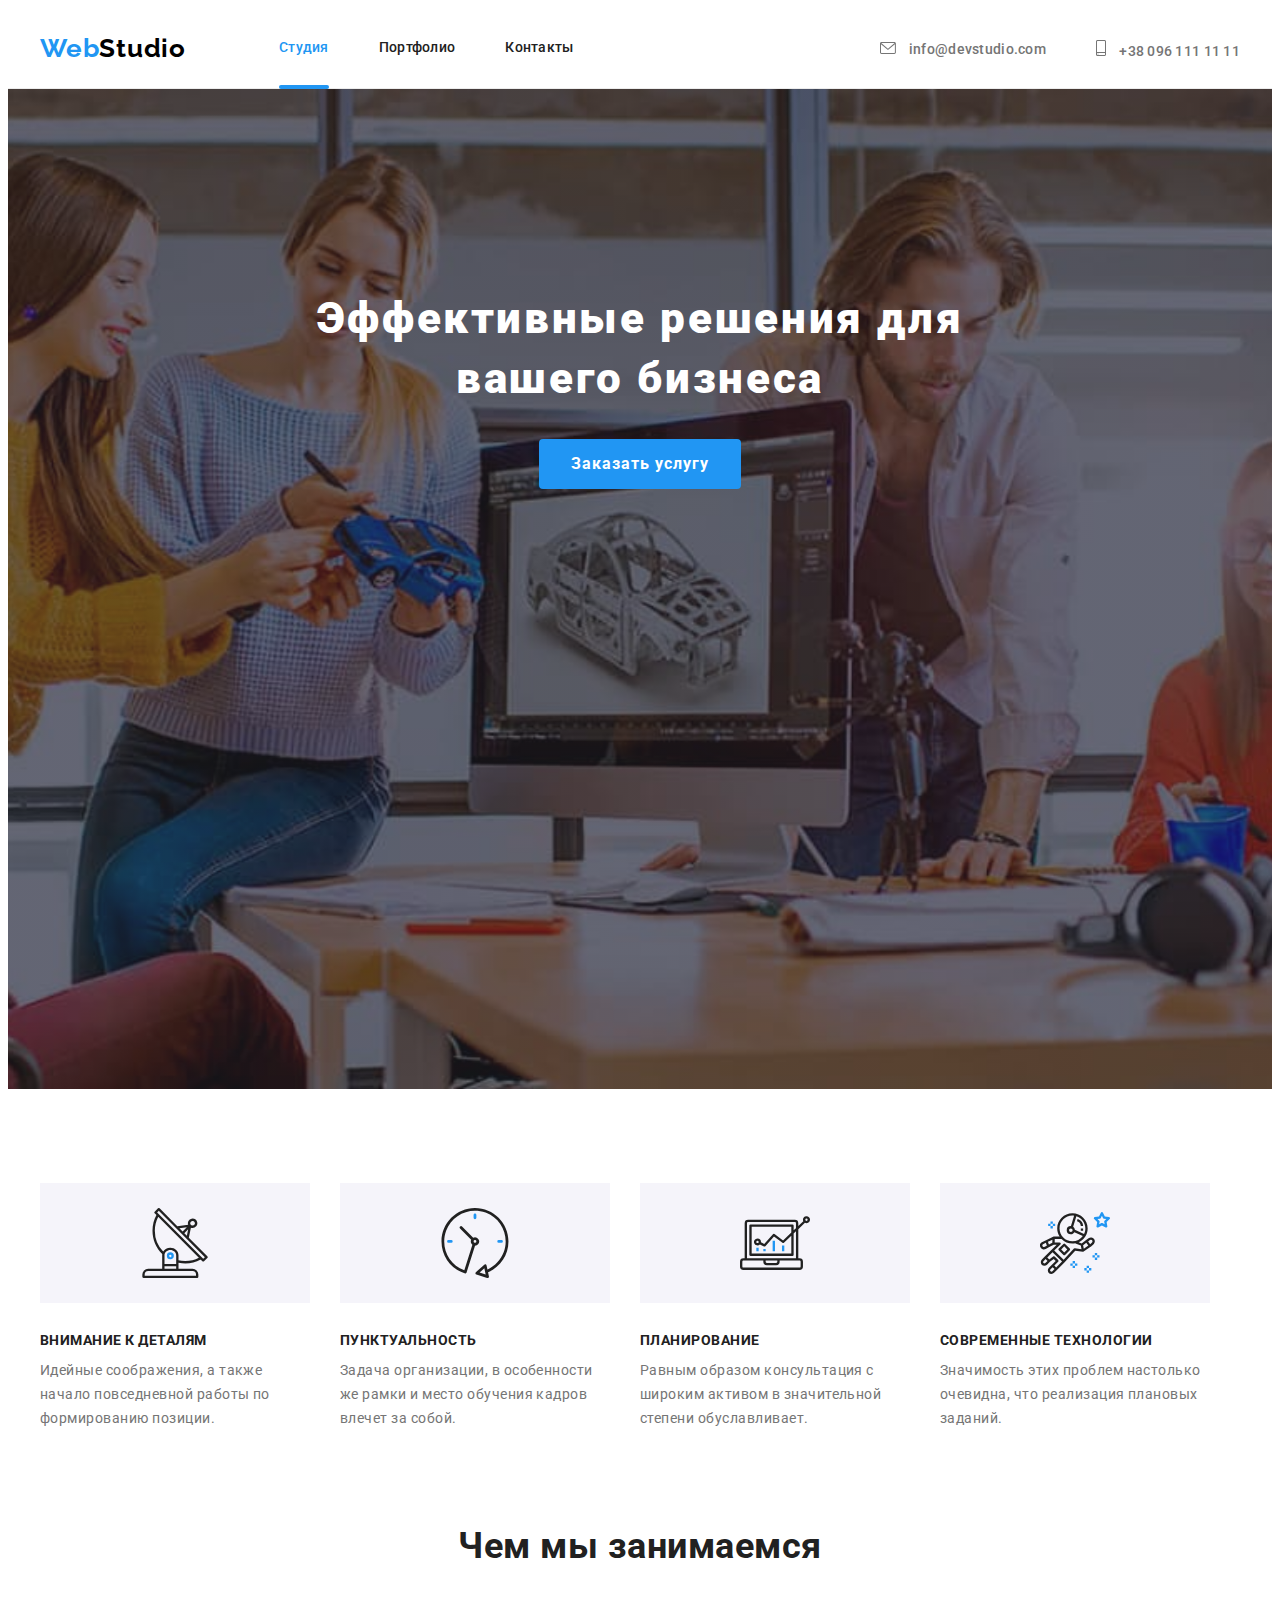
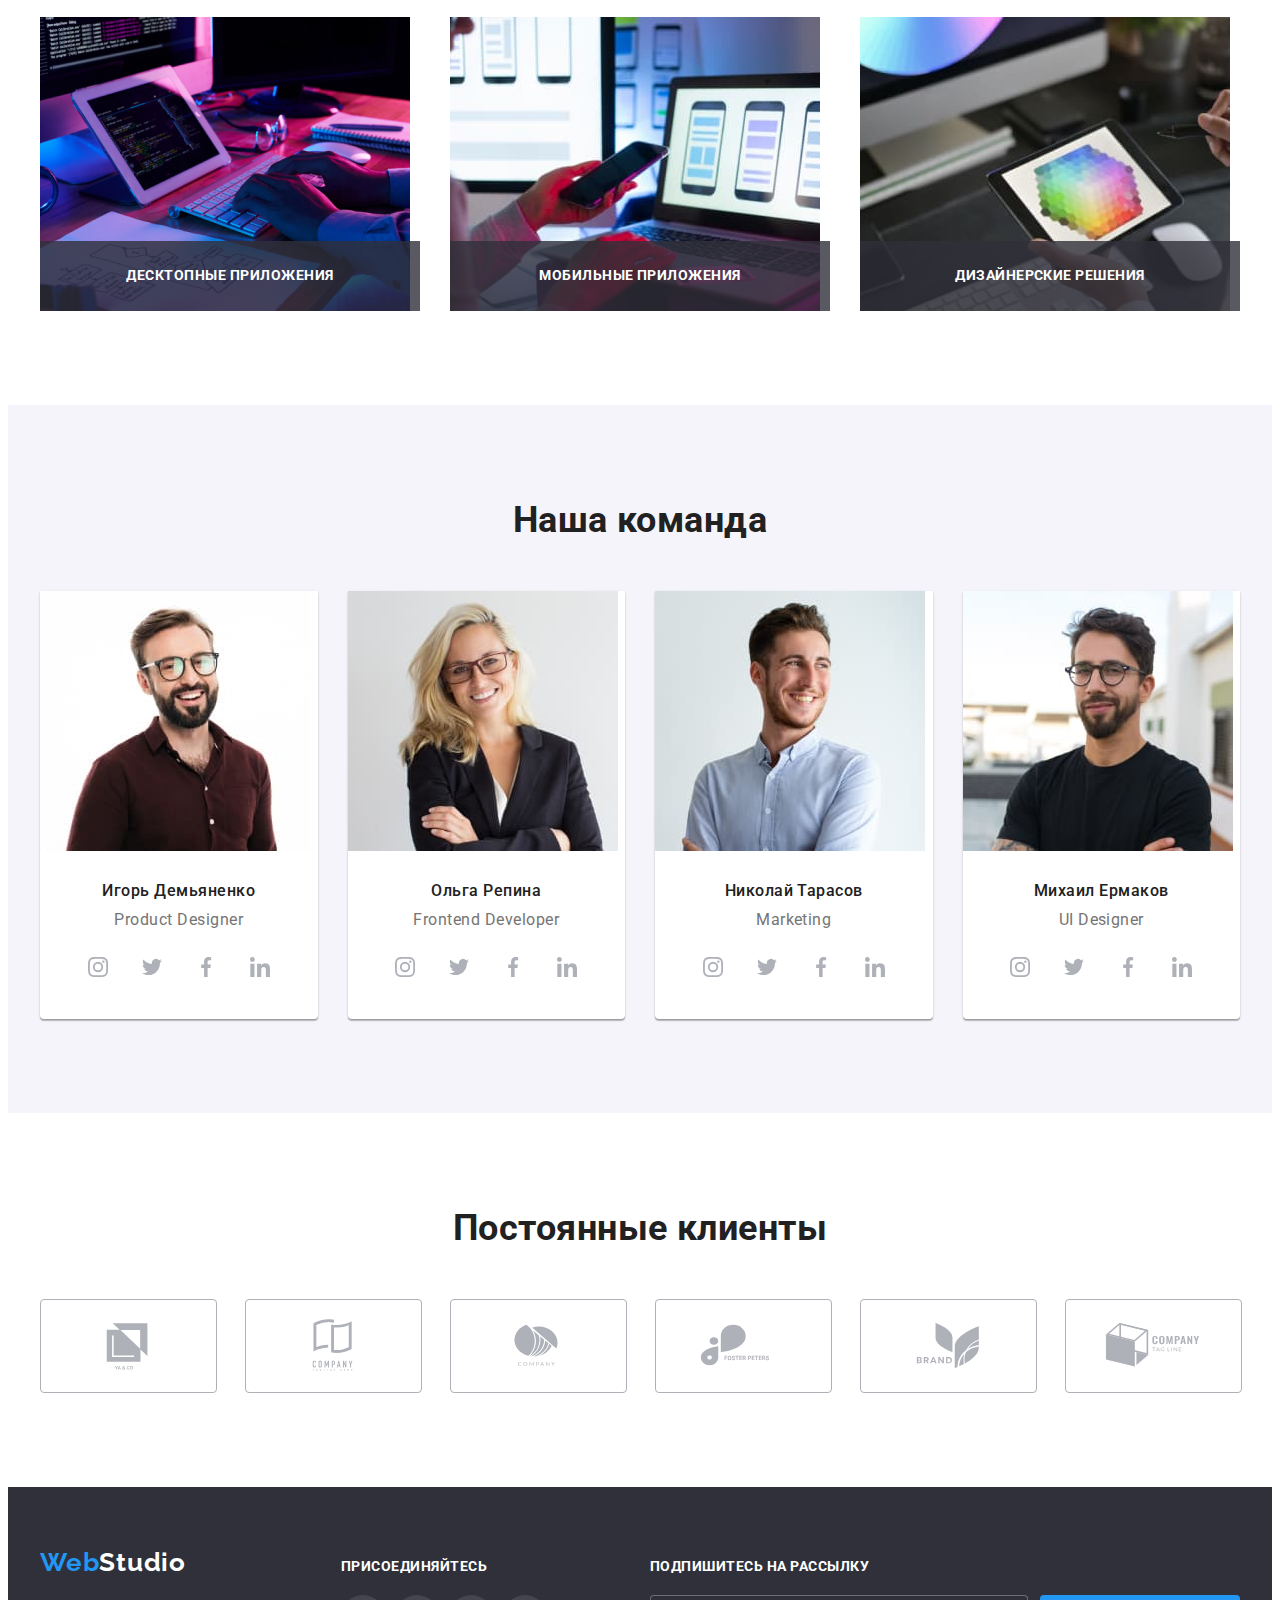
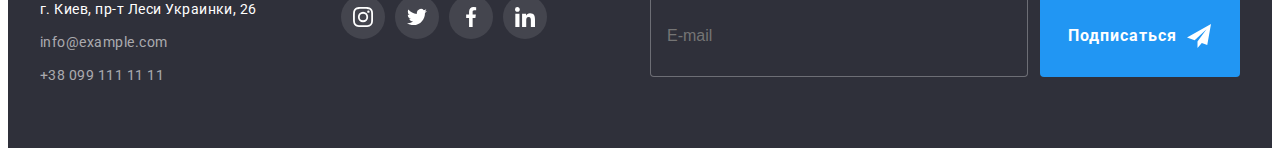
==== index.html @ 92da1723 "Добавляет разметку форм и стилизирует их" ====
<!DOCTYPE html>
<html lang="ru">
<head>
    <meta charset="UTF-8">
    <meta http-equiv="X-UA-Compatible" content="IE=edge">
    <meta name="viewport" content="width=device-width, initial-scale=1.0">
    <title>WebStudio</title>
    <link rel="preconnect" href="https://fonts.googleapis.com">
    <link rel="preconnect" href="https://fonts.gstatic.com" crossorigin>
    <link href="https://fonts.googleapis.com/css2?family=Raleway:wght@700&family=Roboto:wght@400;500;700;900&display=swap"
        rel="stylesheet">
    <link rel="stylesheet" href="https://cdnjs.cloudflare.com/ajax/libs/modern-normalize/1.1.0/modern-normalize.min.css"
        integrity="sha512-wpPYUAdjBVSE4KJnH1VR1HeZfpl1ub8YT/NKx4PuQ5NmX2tKuGu6U/JRp5y+Y8XG2tV+wKQpNHVUX03MfMFn9Q=="
        crossorigin="anonymous" referrerpolicy="no-referrer" />
    <link rel="stylesheet" href="./css/style.css" />
</head>
<body>
    <header class="header">
        <div class="container">
            <nav class="header-nav">
                <a href="" lang="en" class="logo-web">Web<span lang="en" class="logo-studio">Studio</span>
                </a>
                <ul class="site-nav list">
                    <li class="item"><a href="./index.html" class="link current">Студия</a></li>
                    <li class="item"><a href="./portfolio.html" class="link">Портфолио</a></li>
                    <li class="item"><a href="" class="link">Контакты</a></li>
                </ul>
            </nav>
            <ul class="header-list list">
                <li class="item">
                    <a href="mailto:info@devstudio.com" class="link-mail">
                    <svg class="mail-icon" width="16" height="12">
                        <use href="./images/icons.svg#mail"></use>
                    </svg> 
                    info@devstudio.com</a>
                </li>
                <li class="item">
                    <a href="tel:+380961111111" class="link-tel">
                    <svg class="tel-icon" width="10" height="16">
                        <use href="./images/icons.svg#tel"></use>
                    </svg>
                    +38 096 111 11 11</a>
                </li>
            </ul>
        </div>
    </header>
    <main>
        <!--Герой-->
        <section class="hero">
            <div class="container">
                <h1 class="hero-title">Эффективные решения для вашего бизнеса</h1>
                <button type="button" class="hero-btn" data-modal-open>Заказать услугу</button>
                <div class="backdrop is-hidden" data-modal>
                    <div class="modal">
                        <button class="close-button" data-modal-close>
                            <svg class="close-icon" width="11" height="11">
                                <use href="./images/icons.svg#close"></use>
                            </svg>
                        </button>
                    </div>
                </div>
            </div>
        </section>
        <!--Особенности-->
        <section class="section features">
            <div class="container">
                <h2 class="visually-hidden">Особенности</h2>
                <ul class="feature-list list">
                    <li class="item">
                        <div class="feature-icons">
                            <svg class="icon" width="70" height="70">
                                <use href="images/icons.svg#antenna"></use>
                            </svg>
                        </div>
                        <h3 class="title">Внимание к деталям</h3>
                        <p class="text">Идейные соображения, а также начало повседневной работы по формированию позиции.</p>
                    </li>
                    <li class="item">
                        <div class="feature-icons">
                            <svg class="icon" width="70" height="70">
                                <use href="images/icons.svg#clock"></use>
                            </svg>
                        </div>
                        <h3 class="title">Пунктуальность</h3>
                        <p class="text">Задача организации, в особенности же рамки и место обучения кадров влечет за собой.</p>
                    </li>
                    <li class="item">
                        <div class="feature-icons">
                            <svg class="icon" width="70" height="70">
                                <use href="images/icons.svg#diagram"></use>
                            </svg>
                        </div>
                        <h3 class="title">Планирование</h3>
                        <p class="text">Равным образом консультация с широким активом в значительной степени обуславливает.</p>
                    </li>
                    <li class="item">
                        <div class="feature-icons">
                            <svg class="icon" width="70" height="70">
                                <use href="images/icons.svg#astronaut"></use>
                            </svg>
                        </div>
                        <h3 class="title">Современные технологии</h3>
                        <p class="text">Значимость этих проблем настолько очевидна, что реализация плановых заданий.</p>
                    </li>
                </ul>
            </div>
        </section>
        <!--Чем мы занимаемся-->
        <section class="section">
            <div class="container">
                <h2 class="section-title">Чем мы занимаемся</h2>
                <ul class="about-list list">
                    <li class="about-item">
                        <img 
                        src="./images/box1.jpg" 
                        alt="разработчик верстает сайт" 
                        width="370" 
                        height="294"
                        />
                        <p class="text">Десктопные приложения</p>
                    </li>
                    <li class="about-item">
                        <img 
                        src="./images/box2.jpg" 
                        alt="разработчик создаёт мобильное приложение" 
                        width="370" 
                        height="294" 
                        /> 
                        <p class="text">Мобильные приложения</p>
                    </li>
                    <li class="about-item">
                        <img
                        src="./images/box3.jpg" 
                        alt="дизайнер разрабатывает логотип сайта"
                        width="370" 
                        height="294"
                        />
                        <p class="text">Дизайнерские решения</p>
                    </li>
                </ul>
            </div>
        </section>
        <!--Наша команда-->
        <section class="section team">
            <div class="container">
                <h2 class="section-title">Наша команда</h2>
                <ul class="team-list list">
                    <li class="team-item">
                        <img 
                        src="./images/img1.jpg" 
                        alt="член команды"
                        width="270"
                        height="260"
                        />
                        <div class="team-item-content">
                            <h3 class="team-name">Игорь Демьяненко</h3>
                            <p lang="en" class="team-position">Product Designer</p>
                            <ul class="social-links list">
                                <li class="item"><a href="" class="team-social-link">
                                    <svg class="icon" width="20" height="20">
                                        <use href="./images/icons.svg#instagram"></use>
                                    </svg>
                                    </a>
                                </li>
                                <li class="item"><a href="" class="team-social-link">
                                    <svg class="icon" width="20" height="20">
                                        <use href="./images/icons.svg#twitter"></use>
                                    </svg>
                                    </a>
                                </li>
                                <li class="item"><a href="" class="team-social-link">
                                    <svg class="icon" width="20" height="20">
                                        <use href="./images/icons.svg#facebook"></use>
                                    </svg>
                                    </a>
                                </li>
                                <li class="item"><a href="" class="team-social-link">
                                    <svg class="icon" width="20" height="20">
                                        <use href="./images/icons.svg#linkedin"></use>
                                    </svg>
                                    </a>
                                </li>
                            </ul>
                        </div>
                    </li>
                    <li class="team-item">
                        <img 
                        src="./images/img2.jpg" 
                        alt="член команды"
                        width="270"
                        height="260" 
                        />
                        <div class="team-item-content">
                            <h3 class="team-name">Ольга Репина</h3>
                            <p lang="en" class="team-position">Frontend Developer</p>
                            <ul class="social-links list">
                                <li class="item"><a href="" class="team-social-link">
                                        <svg class="icon" width="20" height="20">
                                            <use href="./images/icons.svg#instagram"></use>
                                        </svg>
                                    </a>
                                </li>
                                <li class="item"><a href="" class="team-social-link">
                                        <svg class="icon" width="20" height="20">
                                            <use href="./images/icons.svg#twitter"></use>
                                        </svg>
                                    </a>
                                </li>
                                <li class="item"><a href="" class="team-social-link">
                                        <svg class="icon" width="20" height="20">
                                            <use href="./images/icons.svg#facebook"></use>
                                        </svg>
                                    </a>
                                </li>
                                <li class="item"><a href="" class="team-social-link">
                                        <svg class="icon" width="20" height="20">
                                            <use href="./images/icons.svg#linkedin"></use>
                                        </svg>
                                    </a>
                                </li>
                            </ul>
                        </div>
                    </li>
                    <li class="team-item">
                        <img 
                        src="./images/img3.jpg" 
                        alt="член команды"
                        width="270"
                        height="260"
                        />
                        <div class="team-item-content">
                            <h3 class="team-name">Николай Тарасов</h3>
                            <p lang="en" class="team-position">Marketing</p>
                            <ul class="social-links list">
                                <li class="item"><a href="" class="team-social-link">
                                        <svg class="icon" width="20" height="20">
                                            <use href="./images/icons.svg#instagram"></use>
                                        </svg>
                                    </a>
                                </li>
                                <li class="item"><a href="" class="team-social-link">
                                        <svg class="icon" width="20" height="20">
                                            <use href="./images/icons.svg#twitter"></use>
                                        </svg>
                                    </a>
                                </li>
                                <li class="item"><a href="" class="team-social-link">
                                        <svg class="icon" width="20" height="20">
                                            <use href="./images/icons.svg#facebook"></use>
                                        </svg>
                                    </a>
                                </li>
                                <li class="item"><a href="" class="team-social-link">
                                        <svg class="icon" width="20" height="20">
                                            <use href="./images/icons.svg#linkedin"></use>
                                        </svg>
                                    </a>
                                </li>
                            </ul>
                        </div>
                    </li>
                    <li class="team-item">
                        <img 
                        src="./images/img4.jpg" 
                        alt="член команды"
                        width="270"
                        height="260" 
                        />
                        <div class="team-item-content">
                            <h3 class="team-name">Михаил Ермаков</h3>
                            <p lang="en" class="team-position">UI Designer</p>
                            <ul class="social-links list">
                                <li class="item"><a href="" class="team-social-link">
                                        <svg class="icon" width="20" height="20">
                                            <use href="./images/icons.svg#instagram"></use>
                                        </svg>
                                    </a>
                                </li>
                                <li class="item"><a href="" class="team-social-link">
                                        <svg class="icon" width="20" height="20">
                                            <use href="./images/icons.svg#twitter"></use>
                                        </svg>
                                    </a>
                                </li>
                                <li class="item"><a href="" class="team-social-link">
                                        <svg class="icon" width="20" height="20">
                                            <use href="./images/icons.svg#facebook"></use>
                                        </svg>
                                    </a>
                                </li>
                                <li class="item"><a href="" class="team-social-link">
                                        <svg class="icon" width="20" height="20">
                                            <use href="./images/icons.svg#linkedin"></use>
                                        </svg>
                                    </a>
                                </li>
                            </ul>
                        </div>
                    </li>
                </ul>
            </div>
        </section>
        <!--Постоянные клиенты-->
        <section class="section">
            <div class="container">
                <h2 class="section-title">Постоянные клиенты</h2>
                <ul class="clients list">
                    <li class="item">
                        <a href="" class="client-link">
                            <svg class="client-icon" width="106" height="60">
                                <use href="images/icons.svg#client1"></use>
                            </svg>
                        </a>
                    </li>
                    <li class="item">
                        <a href="" class="client-link">
                            <svg class="client-icon" width="106" height="60">
                                <use href="images/icons.svg#client2"></use>
                            </svg>
                        </a>
                    </li>
                    <li class="item">
                        <a href="" class="client-link">
                            <svg class="client-icon" width="106" height="60">
                                <use href="images/icons.svg#client3"></use>
                            </svg>
                        </a>
                    </li>
                    <li class="item">
                        <a href="" class="client-link">
                            <svg class="client-icon" width="106" height="60">
                                <use href="images/icons.svg#client4"></use>
                            </svg>
                        </a>
                    </li>
                    <li class="item">
                        <a href="" class="client-link">
                            <svg class="client-icon" width="106" height="60">
                                <use href="images/icons.svg#client5"></use>
                            </svg>
                        </a>
                    </li>
                    <li class="item">
                        <a href="" class="client-link">
                            <svg class="client-icon" width="106" height="60">
                                <use href="images/icons.svg#client6"></use>
                            </svg>
                        </a>
                    </li>
                </ul>
            </div>
        </section>
    </main>
    <footer class="footer">
        <div class="container footer-container">
            <div class="address-container">
                <a href="" lang="en" class="logo-web">Web<span lang="en" class="logo-studio">Studio</span>
                </a>
                <address>
                    <ul class="address-list list">
                        <li class="item">
                            <a href="https://www.google.com/maps/d/viewer?msa=0&mid=10uSM3H-mIU3GznYo2szRIEphczw&ll=50.42732700000001%2C30.538092&z=17#:~:text=%3Ciframe%20src%3D%22https%3A//www.google.com/maps/d/embed%3Fmid%3D10uSM3H%2DmIU3GznYo2szRIEphczw%26ehbc%3D2E312F%22%20width%3D%22640%22%20height%3D%22480%22%3E%3C/iframe%3E"
                            target="_blank"
                            rel="noopener noreferrer nofollow"
                            class="link-address"
                            >г. Киев, пр-т Леси Украинки, 26
                            </a>
                        </li>
                        <li class="item">
                            <a href="mailto:info@example.com" class="link-mail">info@example.com</a>
                        </li>
                        <li class="item">
                            <a href="tel:+380991111111" class="link-tel">+38 099 111 11 11</a>
                        </li>
                    </ul>
                </address>
            </div>
            <div class="footer-socials">
                <p class="text">присоединяйтесь</p>
                <ul class="social-links list">
                    <li class="item">
                        <a href="" class="footer-social link">
                            <svg class="icon" width="20" height="20">
                                <use href="./images/icons.svg#instagram"></use>
                            </svg>
                        </a>
                    </li>
                    <li class="item">
                        <a href="" class="footer-social link">
                            <svg class="icon" width="20" height="20">
                                <use href="./images/icons.svg#twitter"></use>
                            </svg>
                        </a>
                    </li>
                    <li class="item">
                        <a href="" class="footer-social link">
                            <svg class="icon" width="20" height="20">
                                <use href="./images/icons.svg#facebook"></use>
                            </svg>
                        </a>
                    </li>
                    <li class="item">
                        <a href="" class="footer-social link">
                            <svg class="icon" width="20" height="20">
                                <use href="./images/icons.svg#linkedin"></use>
                            </svg>
                        </a>
                    </li>
                </ul>
            </div>
            <form class="footer-form">
                <p class="text">Подпишитесь на рассылку</p>
                <div class="email-form">
                    <input type="email" name="mail" placeholder="E-mail" />
                    <button type="submit" class="form-button">Подписаться
                        <svg class="icon" width="24" height="24">
                            <use href="./images/icons.svg#send"></use>
                        </svg>
                    </button>
                </div>
            </form>
        </div>
    </footer>
    <script src="./js/modal.js"></script>
</body>
</html>
---- css/style.css ----
/* цвет основного текста: #757575 */
/* цвет вторичного текста: #212121 */
/* акцент: #2196F3 */
/* белый цвет: #FFFFFF */
/* черный цвет: #000000 */
/* вторичный цвет фона страницы: #F5F4FA */
/* цвет фона герой: #C4C4C4 */
/* цвет градиента герой: rgba(47, 48, 58, 0.4) */ 
/* цвет фона футера: #2F303A */
/* цвет фона кнопки заказать услугу: #188CE8 */
/* цвет текста почты и телефона в футере: rgba(255, 255, 255, 0.6) */
/* цвет канта карточек проекта: #EEEEEEE */
/* цвет границы хэдера: #ECECEC */
/* цвет иконок социальных сетей в нашей команде: #AFB1B8 */
/* цвет фона иконок футера: rgba(255, 255, 255, 0.1) */
/* цвет фона overlay секции about: rgba(47, 48, 58, 0.8) */
/* цвет фона overlay модального окна: rgba(0, 0, 0, 0.2) */
/* цвет фона overlay карточки проекта: rgba(33, 150, 243, 0.9) */

/* отступ между карточками: 30px */
/* функция временного перехода: cubic-bezier(0.4, 0, 0.2, 1) */

/* -----Общие стили----- */
:root {
    --primary-text-color: #757575;
    --title-text-color:  #212121;
    --accent-color: #2196F3;
    --white-color: #FFFFFF;
    --black-color: #000000;
    --secondary-background-color: #F5F4FA;
    --background-color-hero: #C4C4C4;
    --background-color-gradient: rgba(47, 48, 58, 0.4);
    --background-footer-color: #2F303A;
    --background-color-btn-order: #188CE8;
    --text-adress-color: rgba(255, 255, 255, 0.6);
    --border-project-color: #EEEEEE;
    --border-header-color: #ECECEC;
    --icon-color: #AFB1B8;
    --icon-background-footer: rgba(255, 255, 255, 0.1);
    --background-overlay-about: rgba(47, 48, 58, 0.8);
    --background-overlay-modal: rgba(0, 0, 0, 0.2);
    --overlay-project-card: rgba(33, 150, 243, 0.9);

    --card-gap: 30px;
    --timing-function: cubic-bezier(0.4, 0, 0.2, 1);
}

p, h1, h2, h3, h4, h5, h6 {
    margin: 0;
}

img {
    display: block; 
    max-width: 100%;
    height: auto;
}

body {
    background-color: var(--white-color);
    color: var(--primary-text-color);
    font-family: "Roboto", sans-serif;
    letter-spacing: 0.03em;
}

.list {
    list-style: none;
    margin: 0;
    padding: 0;
}

a {
    text-decoration: none;
}

.container {
    width: 1200px;
    padding-left: 15px;
    padding-right: 15px;
    margin-right: auto;
    margin-left: auto;
}

.visually-hidden {
    position: absolute;
    white-space: nowrap;
    width: 1px;
    height: 1px;
    overflow: hidden;
    border: 0;
    padding: 0;
    clip: rect(0 0 0 0);
    clip-path: inset(50%);
    margin: -1px;
}

/*-----Стили вебстудии----- */

/* Верхняя линия */

.header {
    border-bottom: 1px solid var(--border-header-color);
}

.header .container {
    display: flex;
    align-items: center;
}

.header-nav {
    display: flex;
    align-items: center;
}

.logo-web, .logo-studio {
    color: var(--accent-color);
    font-family: Raleway;
    font-weight: 700;
    font-size: 26px;
    line-height: 1.19;
    letter-spacing: 0.03em;
}

.logo-studio {
    color: var(--black-color);
}

.site-nav {
    display: flex;
    margin-left: 93px;
    align-items: center;
}

.site-nav .item + .item {
    margin-left: 50px;
}

.site-nav .link {
    display: block;
    padding-top: 32px;
    padding-bottom: 32px;

    color: var(--title-text-color);
    font-weight: 500;
    font-size: 14px;
    line-height: 1.14;
    letter-spacing: 0.02em;

    transition: color 250ms var(--timing-function);
}

.site-nav .link:hover, .site-nav .link:focus {
    color: var(--accent-color);
}

.site-nav .link.current {
    position: relative;
    color: var(--accent-color);
}

.site-nav .link.current::after {
    content: '';
    position: absolute;
    left: 0;
    bottom: -1px;

    width: 100%;
    height: 4px;
    border-radius: 2px;
    background-color: var(--accent-color);
}

.header-list {
    display: flex;
    margin-left: auto;
    align-items: center;
}

.header-list .item + .item {
    margin-left: 50px;
}

.header-list .link-mail, .header-list .link-tel {
    display: block;
    padding-top: 32px;
    padding-bottom: 32px;

    color: var(--primary-text-color);
    font-weight: 500;
    font-size: 14px;
    line-height: 1.14px;
    letter-spacing: 0.02em;

    transition: color 250ms var(--timing-function);
}

.header-list .link-mail:hover, .header-list .link-mail:focus {
    color: var(--accent-color);
}

.mail-icon {
    margin-right: 10px;
    fill: currentColor;
}

.header-list .link-tel:hover, .header-list .link-tel:focus {
    color: var(--accent-color);
}

.tel-icon {
    margin-right: 10px;
    fill: currentColor;
}

/* Герой */

.hero {
    max-width: 1600px;
    height: 600px;
    padding-top: 200px;
    padding-bottom: 200px;
    margin-right: auto;
    margin-left: auto;

    background-color: var(--background-color-hero);  
    background-image: linear-gradient(to right, var(--background-color-gradient), var(--background-color-gradient)), 
    url(../images/hero.jpg);
    background-repeat: no-repeat;
    background-position: center;
    background-size: cover;
    text-align: center;
}

.hero-title {
    width: 696px;
    margin-right: auto;
    margin-left: auto;
    margin-bottom: 30px;

    color: var(--white-color);
    font-weight: 900;
    font-size: 44px;
    line-height: 1.36;
    text-align: center;
    letter-spacing: 0.06em;
}

.hero-btn, .email-form .form-button {
    display: inline-block;
    min-width: 200px;
    border: none;
    border-radius: 4px;
    padding: 10px 32px;
    cursor: pointer;

    background-color: var(--accent-color);
    color: var(--white-color);
    font-family: inherit;
    font-weight: 700;
    font-size: 16px;
    line-height: 1.87;
    text-align: center;
    letter-spacing: 0.06em;

    transition: background-color 250ms var(--timing-function);
}

.hero-btn:hover, .hero-btn:focus,
.email-form .form-button:hover , .email-form .form-button:focus{
    background-color: var(--background-color-btn-order);
}

.backdrop {
    position: fixed;
    top: 0;
    left: 0;

    width: 100vw;
    height: 100vh;
    background-color: var(--background-overlay-modal);
    opacity: 1;

    transition: opacity 250ms var(--timing-function),
    visibility 250ms var(--timing-function);
}

.backdrop.is-hidden {
    opacity: 0;
    pointer-events: none;
    visibility: hidden;
}

.backdrop.is-hidden .modal {
    transform: translate(-50%, -50%) scale(0.5);

}

.modal {
    position: absolute;
    top: 50%;
    left: 50%;
    transform: translate(-50%, -50%) scale(1);

    width: 528px;
    min-height: 581px;
    border-radius: 4px;

    background-color: var(--white-color);
    box-shadow: 0px 1px 3px rgba(0, 0, 0, 0.12), 
    0px 1px 1px rgba(0, 0, 0, 0.14), 
    0px 2px 1px rgba(0, 0, 0, 0.2);

    transition: transform 250ms var(--timing-function),
    box-shadow 250ms var(--timing-function);
}

.close-button {
    position: absolute;
    top: 8px;
    right: 8px;

    width: 30px;
    height: 30px;
    border: 1px solid rgba(0, 0, 0, 0.1);
    border-radius: 50%;
    cursor: pointer;
    background-color: transparent;
}

/* Section */

.section {
    padding-top: 94px;
    padding-bottom: 94px;
}

.section-title {
    margin-bottom: 50px;

    color: var(--title-text-color);
    font-size: 36px;
    line-height: 1.17;
    text-align: center;    
}

/* Особенности */

.section.features {
    padding-bottom: 0;
}

.feature-list {
    display: flex;
}

.feature-list .item {
    width: 270px;
}

.feature-list .item + .item {
    margin-left: var(--card-gap);
}

.feature-icons {
    display: flex;
    width: 100%;
    height: 120px;
    justify-content: center;
    align-items: center;
    margin-bottom: var(--card-gap);
    background-color: var(--secondary-background-color);
}

.feature-list .title {
    margin-bottom: 10px;

    color: var(--title-text-color);
    font-size: 14px;
    line-height: 1.14;
    text-transform: uppercase;
}

.feature-list .text {
    font-size: 14px;
    line-height: 1.71;
}

/* Чем мы занимаемся */

.about-list {
    display: flex;
    margin-left:calc(-1 * var(--card-gap));
}

.about-item {
    position: relative;
    flex-basis: calc(100% / 3 - var(--card-gap));
    margin-left: var(--card-gap);
    z-index: -1;
}

.about-item > .text {
    position: absolute;
    left: 0;
    bottom: 0;

    width: 100%;
    padding-top: 27px;
    padding-bottom: 27px;

    font-weight: 700;
    font-size: 14px;
    line-height: 1.14;
    text-align: center;
    text-transform: uppercase;
    background-color: var(--background-overlay-about);
    color: var(--white-color);
}

/* Наша команда */

.team {
    background-color: var(--secondary-background-color);
    margin-right: auto;
    margin-left: auto;
}

.team-list {
    display: flex;
    margin-left: calc(-1 * var(--card-gap));
}

.team-item {
    flex-basis: calc(100% / 4 - var(--card-gap));
    box-shadow: 0px 1px 3px rgba(0, 0, 0, 0.12),
    0px 1px 1px rgba(0, 0, 0, 0.14),
    0px 2px 1px rgba(0, 0, 0, 0.2);
    border-radius: 0px 0px 4px 4px;
    margin-left: var(--card-gap);

    background-color: var(--white-color);
}

.team-item-content {
    padding-top: 30px;
    padding-bottom: 30px;
}

.team-name {
    margin-bottom: 10px;

    color: var(--title-text-color);
    font-weight: 500;
    font-size: 16px;
    line-height: 1.19;
    text-align: center;
}

.team-position {
    font-size: 16px;
    line-height: 1.19;
    text-align: center;
    margin-bottom: 16px;
}

.social-links {
    display: flex;
    justify-content: center;
}

.social-links .item + .item {
    margin-left: 10px;
}

.team-social-link {
    display: flex;
    width: 44px;
    height: 44px;
    justify-content: center;
    align-items: center;
    border-radius: 50%;
    
    color: var(--icon-color);

    transition: color 250ms var(--timing-function), 
    background-color 250ms var(--timing-function);
}

.team-social-link:hover, .team-social-link:focus {
    color: var(--white-color);
    background-color: var(--accent-color);
}

.team-social-link .icon {
    fill: currentColor;
}

/* Постоянные клиенты */

.clients {
    display: flex;
    margin-left: calc(-1 * var(--card-gap));
}

.clients .item {
    flex-basis: calc(100% / 6 - var(--card-gap));
    margin-left: var(--card-gap);
}

.client-link {
    display: flex;
    width: 100%;
    height: 92px;
    justify-content: center;
    align-items: center;
    border: 1px solid var(--icon-color);
    border-radius: 4px;

    color: var(--icon-color);

    transition: color 250ms var(--timing-function), 
    border 250ms var(--timing-function);
}

.client-link:hover, .client-link:focus {
    border: 1px solid var(--accent-color);
    color: var(--accent-color);
}

.client-icon {
    fill: currentColor;
}

/* Footer */

.footer {
    padding-top: 60px;
    padding-bottom: 60px;

    background-color: var(--background-footer-color);
}

.footer-container {
    display: flex;
    align-items: baseline;
}

.footer a {
    display: block;
}

.address-container {
    margin-right: 70px;
}

.footer .logo-web, .footer .logo-studio {
    margin-bottom: 20px;
    color:  var(--accent-color);
    font-family: Raleway;
    font-style: normal;
    font-weight: 700;
    font-size: 26px;
    line-height: 1.19;
    letter-spacing: 0.03em;
}

.footer .logo-studio {
    color: var(--white-color);
}

.address-list {
    width: 231px;
}

.address-list .item:not(:last-child) {
    margin-bottom: 9px;
}

.link-address {
    color: var(--white-color);
    font-style: normal;
    font-size: 14px;
    line-height: 1.71;

    transition: color 250ms var(--timing-function);
}

.link-address:hover, .link-address:focus {
    color: var(--accent-color);
}

.address-list .link-mail {
    color: var(--text-adress-color);
    font-style: normal;
    font-size: 14px;
    line-height: 1.71;

    transition: color 250ms var(--timing-function);
} 

.address-list .link-mail:hover, .address-list .link-mail:focus {
    color: var(--accent-color);
}

.address-list .link-tel {
    color: var(--text-adress-color);
    font-style: normal;
    font-size: 14px;
    line-height: 1.71;

    transition: color 250ms var(--timing-function);
} 

.address-list .link-tel:hover, .address-list .link-tel:focus {
    color: var(--accent-color);
}

.footer-socials .text, .footer-form .text {
    margin-bottom: 20px;

    font-weight: 700;
    font-size: 14px;
    line-height: 1.14;
    text-transform: uppercase;
    color: var(--white-color);
}

.footer-social.link {
    display: flex;
    width: 44px;
    height: 44px;
    border-radius: 50%;
    justify-content: center;
    align-items: center;

    background-color: var(--icon-background-footer);
    color: var(--white-color);

    transition: background-color 250ms var(--timing-function);
}

.footer-social.link:hover, .footer-social.link:focus {
    background-color: var(--accent-color);
}

.footer-social .icon {
    fill: currentColor;
}

.footer-form{
    margin-left: auto;
}

.email-form{
    display: flex;
}

.email-form input[type="email"] {
    display: inline-block;
    width: 358px;
    height: 50px;
    margin-right: 12px;
    padding-top: 15px;
    padding-bottom: 15px;
    padding-left: 16px;
    border: 1px solid rgba(255, 255, 255, 0.3);
    border-radius: 4px;

    font-size: 16px;
    line-height: 1.25;
    color: var(--text-adress-color);
    background-color: var(--background-footer-color);
}

.email-form .form-button {
    display: inline-flex;
    align-items: center;
    padding: 10px 28px;
}

.email-form .icon {
    margin-left: 10px;
}

/*-----Стили страницы портфолио----- */

/* Фильтры */

.filters {
    display: flex;
    justify-content: center;
    margin-bottom: 50px;
}

.filters .item + .item {
    margin-left: 8px;
}

.filters .button {
    display: inline-block;
    border: 1px solid transparent;
    border-radius: 4px;
    min-width: 73px;
    padding: 6px 22px;
    cursor: pointer;

    background-color: var(--secondary-background-color);
    color: var(--title-text-color);
    font-family: inherit;
    font-weight: 500;
    font-size: 16px;
    line-height: 1.62;
    text-align: center;
    letter-spacing: 0.03em;

    transition: background-color 250ms var(--timing-function),
    color 250ms var(--timing-function),
    box-shadow 250ms var(--timing-function);
}

.filters .button:hover, .filters .button:focus {
    background-color: var(--accent-color);
    color: var(--white-color);
    box-shadow: 0px 3px 1px rgba(0, 0, 0, 0.1), 
    0px 1px 2px rgba(0, 0, 0, 0.08), 
    0px 2px 2px rgba(0, 0, 0, 0.12);
}

/* Проекты */

.project-list {
    display: flex;
    flex-wrap: wrap;
    margin-top: calc(-1 * var(--card-gap));
    margin-left: calc(-1 * var(--card-gap));
}

.project-item {
    flex-basis: calc(100% / 3 - var(--card-gap));
    margin-top: var(--card-gap);
    margin-left: var(--card-gap);
    background-color: var(--white-color);
}

.project-item-link {
    display: block;
    transition: box-shadow 250ms var(--timing-function);
}

.project-item-link:hover, .project-item-link:focus {
    box-shadow: 0px 1px 1px rgba(0, 0, 0, 0.12), 
    0px 4px 4px rgba(0, 0, 0, 0.06), 
    1px 4px 6px rgba(0, 0, 0, 0.16);
}

.project-overlay {
    position: relative;
    overflow: hidden;
}

.text-overlay {
    position: absolute;
    top: 0;
    left: 0;

    width: 100%;
    height: 101%;
    padding: 63px 24px;

    font-size: 18px;
    line-height: 1.56;
    color: var(--white-color);
    background-color: var(--overlay-project-card);

    transform: translateY(100%);
    transition: transform 250ms var(--timing-function);
}

.project-item-link:hover .text-overlay, .project-item-link:focus .text-overlay {
    transform: translateY(0);
}

.project-item-content {
    padding: 20px 24px;
    border-right: 1px solid var(--border-project-color);
    border-bottom: 1px solid var(--border-project-color);
    border-left: 1px solid var(--border-project-color);
}

.project-item-content .title {
    margin-bottom: 4px;

    color: var(--title-text-color);
    font-size: 18px;
    line-height: 2;
    letter-spacing: 0.06em;
}

.project-item-content .text {
    color: var(--primary-text-color);
    font-size: 16px;
    line-height: 1.87;
}
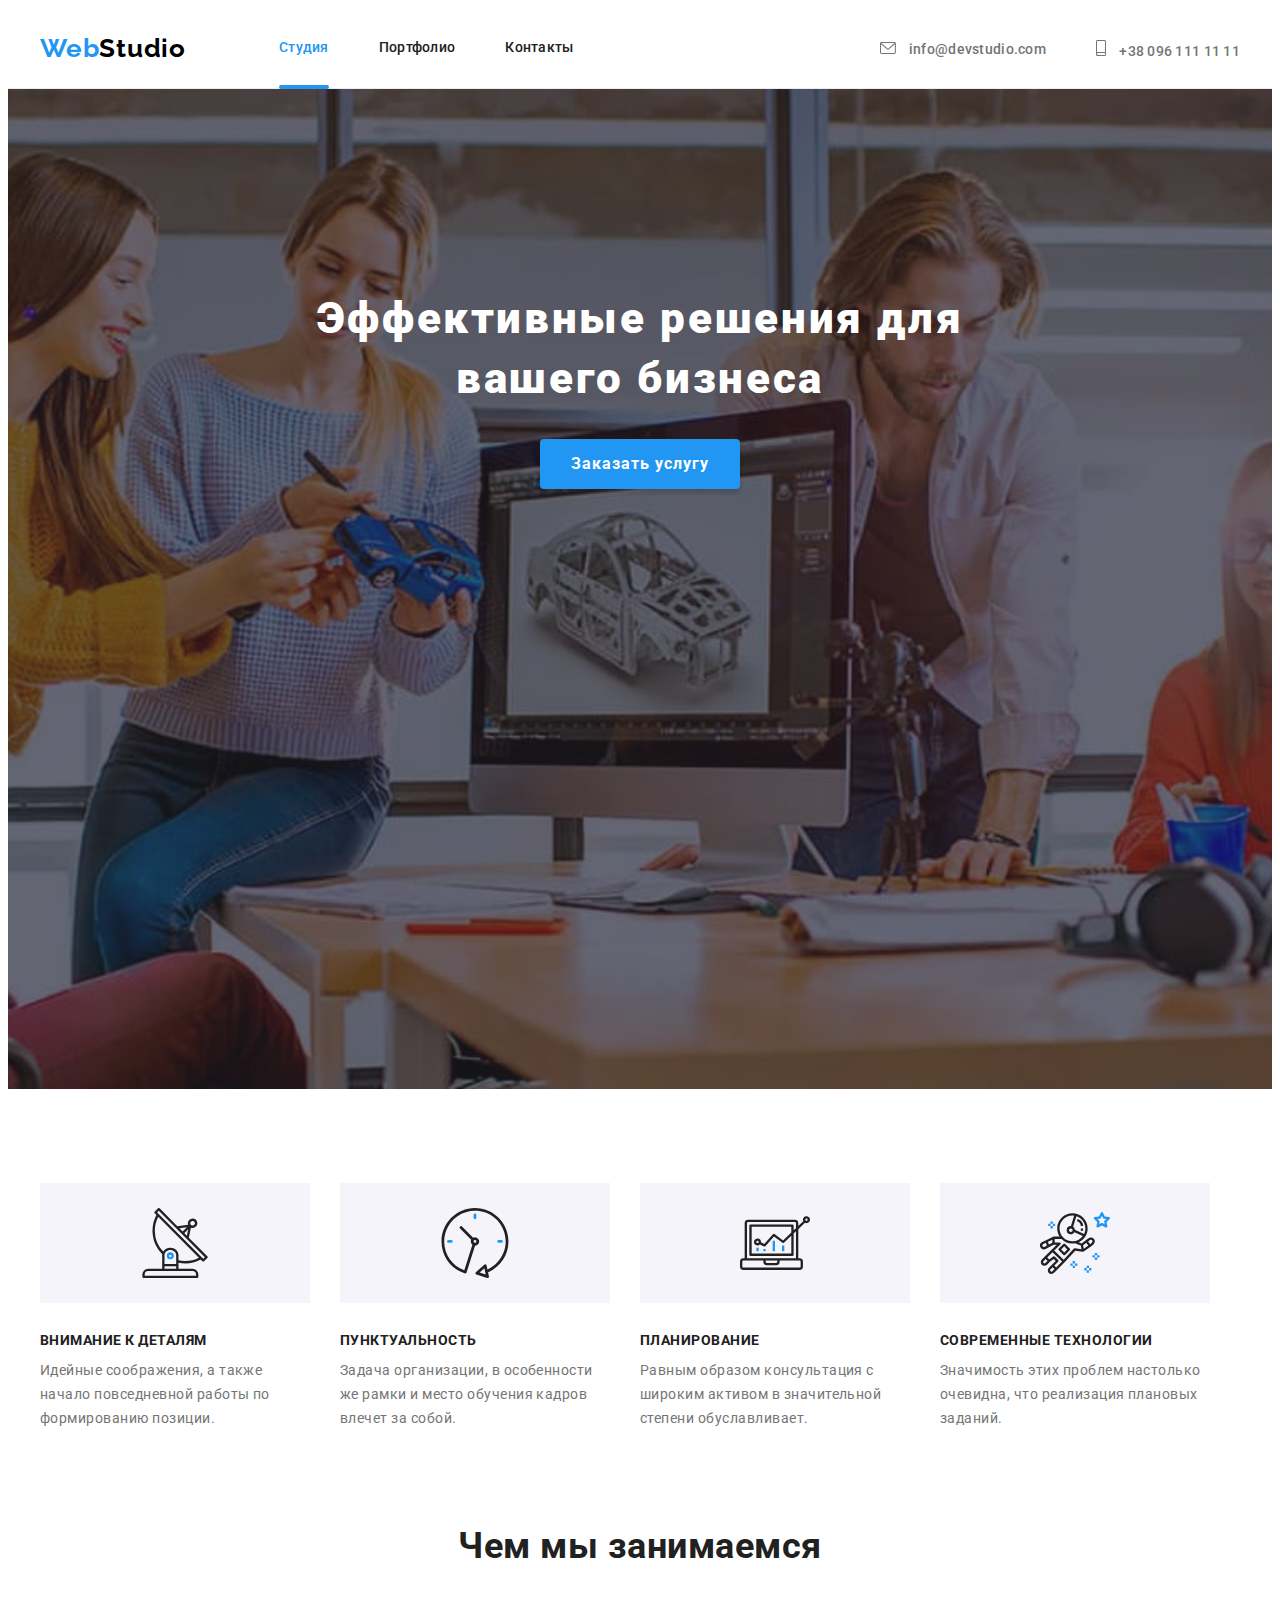
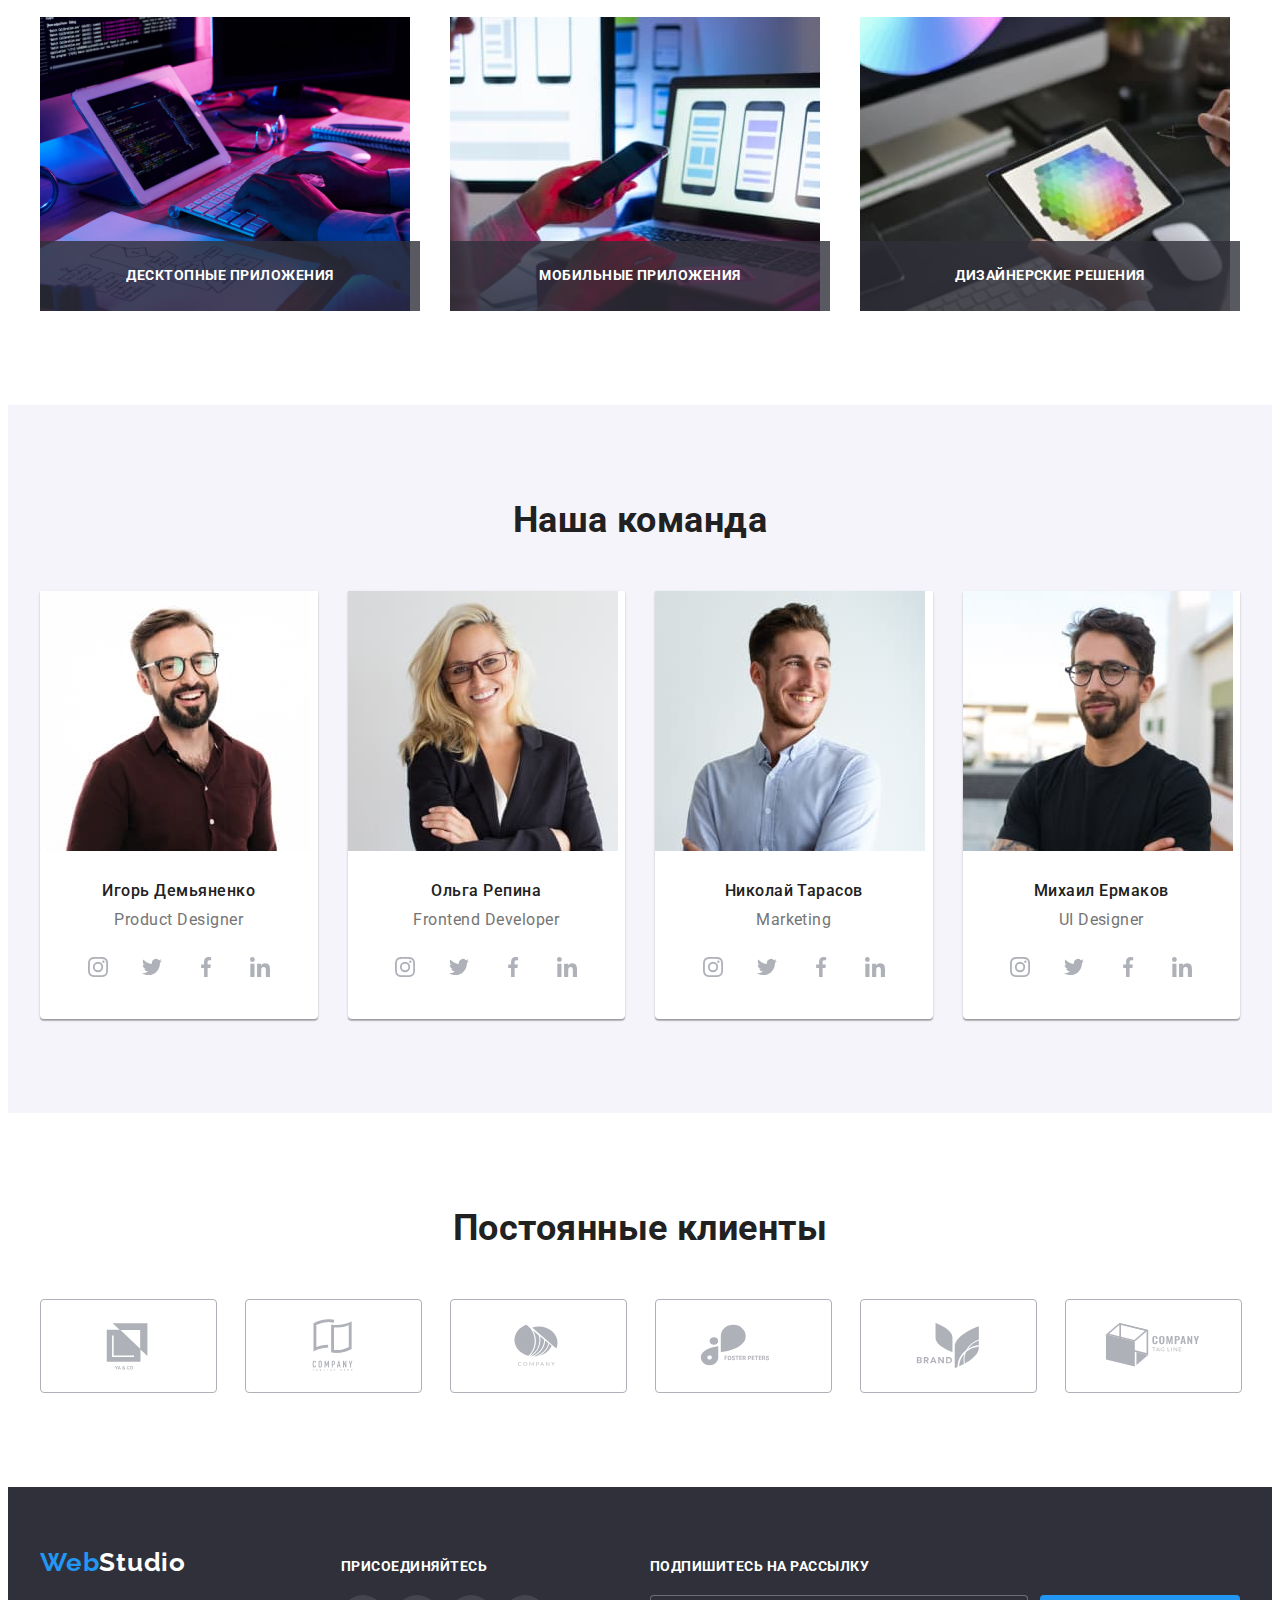
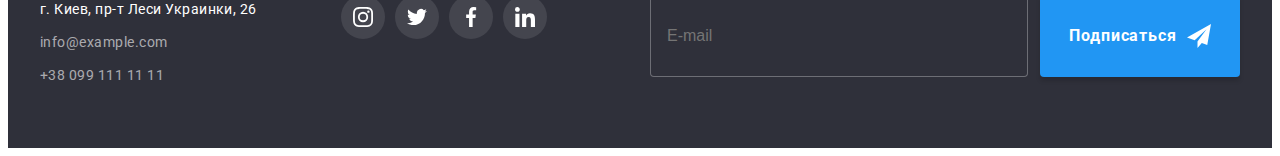
==== commit c362d24e: "Добавляет разметку форм и стилизирует их" ====
--- a/index.html
+++ b/index.html
@@ -49,7 +49,7 @@
         <section class="hero">
             <div class="container">
                 <h1 class="hero-title">Эффективные решения для вашего бизнеса</h1>
-                <button type="button" class="hero-btn" data-modal-open>Заказать услугу</button>
+                <button type="button" class="button" data-modal-open>Заказать услугу</button>
                 <div class="backdrop is-hidden" data-modal>
                     <div class="modal">
                         <button class="close-button" data-modal-close>
@@ -412,7 +412,7 @@
                 <p class="text">Подпишитесь на рассылку</p>
                 <div class="email-form">
                     <input type="email" name="mail" placeholder="E-mail" />
-                    <button type="submit" class="form-button">Подписаться
+                    <button type="submit" class="button">Подписаться
                         <svg class="icon" width="24" height="24">
                             <use href="./images/icons.svg#send"></use>
                         </svg>
--- a/css/style.css
+++ b/css/style.css
@@ -244,12 +244,14 @@
     letter-spacing: 0.06em;
 }
 
-.hero-btn, .email-form .form-button {
+.button {
     display: inline-block;
     min-width: 200px;
     border: none;
     border-radius: 4px;
-    padding: 10px 32px;
+    padding-top: 10px;
+    padding-bottom: 10px;
+    box-shadow: 0px 4px 4px rgba(0, 0, 0, 0.15);
     cursor: pointer;
 
     background-color: var(--accent-color);
@@ -264,8 +266,7 @@
     transition: background-color 250ms var(--timing-function);
 }
 
-.hero-btn:hover, .hero-btn:focus,
-.email-form .form-button:hover , .email-form .form-button:focus{
+.button:hover, .button:focus{
     background-color: var(--background-color-btn-order);
 }
 
@@ -671,10 +672,11 @@
     background-color: var(--background-footer-color);
 }
 
-.email-form .form-button {
+.email-form .button {
+    padding: 0;
     display: inline-flex;
     align-items: center;
-    padding: 10px 28px;
+    justify-content: center;
 }
 
 .email-form .icon {
